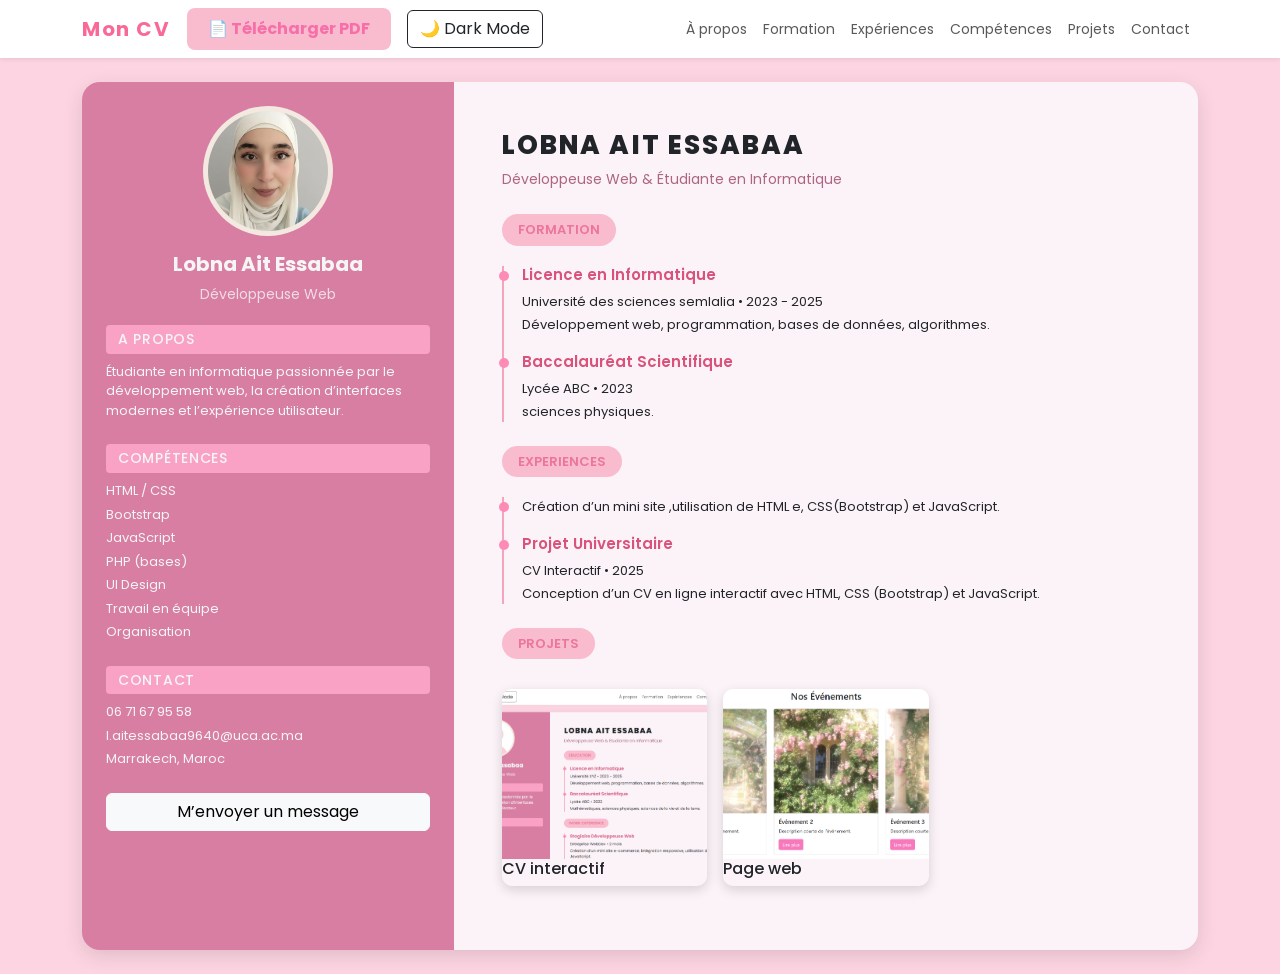
==== index.html @ 2e5af4f3 "CV" ====
<!DOCTYPE html>
<html lang="fr">
<head>
    <meta charset="UTF-8">
    <meta name="viewport" content="width=device-width, initial-scale=1.0">
    <title>CV - Lobna Ait Essabaa</title>
    <link rel="stylesheet"
          href="https://cdn.jsdelivr.net/npm/bootstrap@5.3.2/dist/css/bootstrap.min.css">
    <link rel="stylesheet"
          href="https://fonts.googleapis.com/css2?family=Poppins:wght@300;400;600;800&display=swap">
    <link rel="stylesheet" href="style2.css">
</head>
<body>
<nav class="navbar navbar-expand-lg navbar-light bg-white shadow-sm sticky-top">
    <div class="container">
        <a class="navbar-brand fw-bold" href="#">Mon CV</a>
        <button class="navbar-toggler" type="button" data-bs-toggle="collapse" data-bs-target="#menu">
            <span class="navbar-toggler-icon"></span>
        </button>
        <a href="cv.pdf" download class="btn" style="
            background: #f9bbce;
            color:#f76fa8;
            font-weight:bold;
            border-radius:8px;
            padding:8px 20px;
            ">
            📄 Télécharger PDF
            </a>
        <button id="darkToggle" class="btn btn-outline-dark ms-3">🌙 Dark Mode</button>
        <div class="collapse navbar-collapse" id="menu">
            <ul class="navbar-nav ms-auto">
                <li class="nav-item"><a class="nav-link" href="#about">À propos</a></li>
                <li class="nav-item"><a class="nav-link" href="#education">Formation</a></li>
                <li class="nav-item"><a class="nav-link" href="#experience">Expériences</a></li>
                <li class="nav-item"><a class="nav-link" href="#skills">Compétences</a></li>
                <li class="nav-item"><a class="nav-link" href="#projects">Projets</a></li>
                <li class="nav-item"><a class="nav-link" href="#contact">Contact</a></li>
            </ul>
        </div>
        
    </div>
</nav>
<div class="container my-4">
    <div class="row g-0 cv-card">
        <aside class="col-md-4 cv-left p-4">
            <div class="text-center mb-3" id="about">
                <div class="avatar-wrapper mx-auto">
                    <img src="pp.jpeg" alt="Photo de profil" class="avatar-img">
                </div>
                <h2 class="mt-3 name-left">Lobna Ait Essabaa</h2>
                <p class="role-left">Développeuse Web</p>
            </div>
            <div class="left-section mb-4">
                <h3 class="left-title">A propos</h3>
                <p class="left-text">
                    Étudiante en informatique passionnée par le développement web,
                    la création d’interfaces modernes et l’expérience utilisateur.
                </p>
            </div>
            <div class="left-section mb-4" id="skills">
                <h3 class="left-title">Compétences</h3>
                <ul class="skills-list">
                    <li>HTML / CSS</li>
                    <li>Bootstrap</li>
                    <li>JavaScript</li>
                    <li>PHP (bases)</li>
                    <li>UI Design</li>
                    <li>Travail en équipe</li>
                    <li>Organisation</li>
                </ul>
            </div>
            <div class="left-section" id="contact">
                <h3 class="left-title">Contact</h3>
                <ul class="contact-list">
                    <li> 06 71 67 95 58</li>
                    <li> l.aitessabaa9640@uca.ac.ma</li>
                    <li> Marrakech, Maroc</li>
                </ul>
                <button class="btn btn-light w-100 mt-2" onclick="afficherMessage()">
                    M’envoyer un message
                </button>
            </div>
        </aside>
        <main class="col-md-8 cv-right p-4 p-md-5">
            <header class="mb-4">
                <h1 class="name-main">LOBNA AIT ESSABAA</h1>
                <p class="subtitle-main">Développeuse Web & Étudiante en Informatique</p>
            </header>
            <section id="education" class="mb-4">
                <div class="section-pill">FORMATION</div>
                <div class="timeline">
                    <div class="timeline-item">
                        <div class="timeline-dot"></div>
                        <div class="timeline-content">
                            <h5>Licence en Informatique</h5>
                            <p class="small mb-1">Université des sciences semlalia • 2023 - 2025</p>
                            <p>Développement web, programmation, bases de données, algorithmes.</p>
                        </div>
                    </div>

                    <div class="timeline-item">
                        <div class="timeline-dot"></div>
                        <div class="timeline-content">
                            <h5>Baccalauréat Scientifique</h5>
                            <p class="small mb-1">Lycée ABC • 2023</p>
                            <p>sciences physiques.</p>
                        </div>
                    </div>
                </div>
            </section>
            <section id="experience" class="mb-4">
                <div class="section-pill">EXPERIENCES</div>
                <div class="timeline">
                    <div class="timeline-item">
                        <div class="timeline-dot"></div>
                        <div class="timeline-content">
                            <p>
                                Création d’un mini site ,utilisation de HTML e, CSS(Bootstrap) et JavaScript.
                            </p>
                        </div>
                    </div>

                    <div class="timeline-item">
                        <div class="timeline-dot"></div>
                        <div class="timeline-content">
                            <h5>Projet Universitaire</h5>
                            <p class="small mb-1">CV Interactif • 2025</p>
                            <p>
                                Conception d’un CV en ligne interactif avec HTML, CSS (Bootstrap) et JavaScript.
                            </p>
                        </div>
                    </div>
                </div>
            </section>
            <section id="projects" class="mb-3">
                <div class="section-pill">PROJETS</div>
                <div class="row g-3 mt-1">
                    <div class="col-md-4">
                        <div class="project-card">
                            <img src="cv.png" alt="">
                            <div class="project-info">
                                <button class="btn btn-sm btn-light project-btn">Voir Plus</button>
                            </div>
                           <h6>CV interactif</h6>
                        </div>
                    </div>

                    <div class="col-md-4">
                        <div class="project-card">
                            <img src="pic.png" alt="">
                            <div class="project-info">
                                <button class="btn btn-sm btn-light project-btn">Voir Plus</button>
                            </div>
                            <h6>Page web</h6>
                        </div>
                    </div>
            </section>

        </main>
    </div>
</div>
<script src="https://cdn.jsdelivr.net/npm/bootstrap@5.3.2/dist/js/bootstrap.bundle.min.js"></script>
<script src="script2.js"></script>
</body>
</html>
---- style2.css ----
*{
    font-family:'Poppins',sans-serif;
    box-sizing:border-box;
    scroll-behavior:smooth;
}

/* background général */
body{
    background:#fdd5e2;
}

/* card principale */
.cv-card{
    background:#f9c3d7;
    border-radius:18px;
    overflow:hidden;
    box-shadow:0 6px 20px rgba(0,0,0,.12);
}

/* colonne gauche style premier CV */
.cv-left{
    background:#d87ea2;
    color:#f5f5f5;
}

/* avatar style mix */
.avatar-wrapper{
    width:130px;
    height:130px;
    border-radius:50%;
    padding:5px;
    background:#f3e9e1;
}
.avatar-img{
    width:100%;
    height:100%;
    border-radius:50%;
    object-fit:cover;
}
.name-left{
    font-size:20px;
    font-weight:700;
}
.role-left{
    font-size:14px;
    opacity:.8;
}

/* sections à gauche */
.left-section{
    margin-top:20px;
}
.left-title{
    background:#f9a2c6;
    padding:6px 12px;
    border-radius:4px;
    font-size:14px;
    text-transform:uppercase;
    letter-spacing:.05em;
}
.left-text{
    font-size:13px;
    margin-top:8px;
}
.skills-list,
.contact-list{
    list-style:none;
    padding-left:0;
    margin-top:8px;
}
.skills-list li,
.contact-list li{
    font-size:13px;
    margin-bottom:4px;
}

/* colonne droite style Samira Hadid */
.cv-right{
    background:#fcf3f8;
}
.name-main{
    font-size:26px;
    font-weight:800;
    letter-spacing:.08em;
}
.subtitle-main{
    font-size:14px;
    color:#ad6581;
}

/* pill sections */
.section-pill{
    display:inline-block;
    background:#f9bbce;
    color:#eb7699;
    padding:6px 16px;
    border-radius:20px;
    font-weight:600;
    font-size:13px;
    margin-bottom:10px;
}

/* timeline style deuxième CV */
.timeline{
    border-left:2px solid #f4a5be;
    padding-left:18px;
    margin-top:10px;
}
.timeline-item{
    position:relative;
    margin-bottom:18px;
}
.timeline-dot{
    width:10px;
    height:10px;
    border-radius:50%;
    background:#fe8bb5;
    position:absolute;
    left:-23px;
    top:5px;
}
.timeline-content h5{
    font-size:15px;
    font-weight:600;
    color:#d8527c;
}
.timeline-content p{
    font-size:13px;
}
.project-card{
    position:relative;
    border-radius:10px;
    overflow:hidden;
    cursor:pointer;
    box-shadow:0 4px 12px rgba(0,0,0,.15);
    transition:.3s;
}
.project-card img{
    width:100%;
    height:170px;
    object-fit:cover;
    transition:.3s;
}
.project-card:hover{
    transform:scale(1.03);
}
.project-card:hover img{
    filter:brightness(55%);
}
.project-info{
    position:absolute;
    bottom:10px;
    left:12px;
    color:rgb(7, 7, 7);
    opacity:0;
    transition:.3s;
}
.project-card:hover .project-info{
    opacity:1;
    transform:translateY(-6px);
}
.project-info h6{
    font-size:13px;
    margin-bottom:4px;
}
.project-btn{
    font-size:11px;
    padding:3px 10px;
}

/* navbar ajustement */
.navbar-brand{
    letter-spacing:.08em;
}
.nav-link{
    font-size:14px;
}

/* responsive */
@media (max-width:767.98px){
    .cv-card{
        border-radius:0;
    }
    .cv-right{
        padding:25px !important;
    }
}
.dark-mode{
    background:#1a1a1a !important;
    color:#f2f2f2 !important;
}

.dark-mode .cv-left{
    background:#292929 !important;
}

.dark-mode .cv-card,
.dark-mode .cv-right{
    background:#222 !important;
}

.dark-mode .left-title{
    background:#000 !important;
}

.dark-mode .section-pill{
    background:#444 !important;
    color:#fff !important;
}

.dark-mode .timeline{
    border-color:#777 !important;
}

.dark-mode .timeline-dot{
    background:#f872b7 !important;
}

.dark-mode .project-card{
    background:#333 !important;
    box-shadow:none !important;
}

.dark-mode .project-card:hover img{
    filter:brightness(40%) !important;
}

.dark-mode .navbar{
    background:#111 !important;
}

.dark-mode .nav-link{
    color:#fff !important;
}

.dark-mode .btn-outline-dark{
    background:#fff;
    color:#111;
}
.navbar-brand{
    color: #f96997;
}
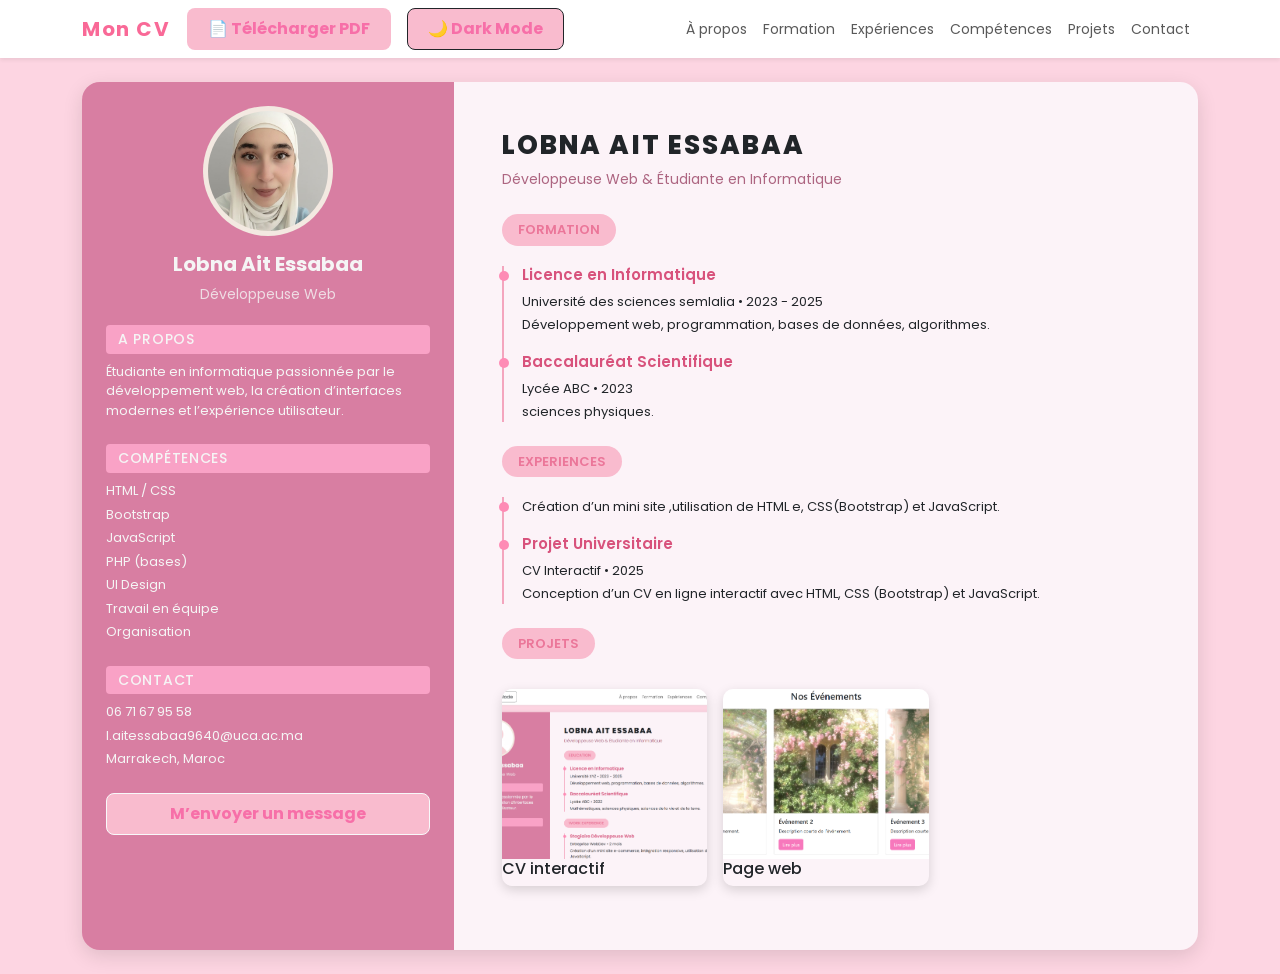
==== commit 9fc8bd41: "CV" ====
--- a/index.html
+++ b/index.html
@@ -8,7 +8,7 @@
           href="https://cdn.jsdelivr.net/npm/bootstrap@5.3.2/dist/css/bootstrap.min.css">
     <link rel="stylesheet"
           href="https://fonts.googleapis.com/css2?family=Poppins:wght@300;400;600;800&display=swap">
-    <link rel="stylesheet" href="style2.css">
+    <link rel="stylesheet" href="style.css">
 </head>
 <body>
 <nav class="navbar navbar-expand-lg navbar-light bg-white shadow-sm sticky-top">
@@ -17,7 +17,7 @@
         <button class="navbar-toggler" type="button" data-bs-toggle="collapse" data-bs-target="#menu">
             <span class="navbar-toggler-icon"></span>
         </button>
-        <a href="cv.pdf" download class="btn" style="
+        <a href="cv.pdf" download class="btn" <..!style="
             background: #f9bbce;
             color:#f76fa8;
             font-weight:bold;
@@ -160,6 +160,6 @@
     </div>
 </div>
 <script src="https://cdn.jsdelivr.net/npm/bootstrap@5.3.2/dist/js/bootstrap.bundle.min.js"></script>
-<script src="script2.js"></script>
+<script src="script.js"></script>
 </body>
 </html>
--- a/style.css
+++ b/style.css
@@ -0,0 +1,248 @@
+*{
+    font-family:'Poppins',sans-serif;
+    box-sizing:border-box;
+    scroll-behavior:smooth;
+}
+
+/* background général */
+body{
+    background:#fdd5e2;
+}
+
+/* card principale */
+.cv-card{
+    background:#f9c3d7;
+    border-radius:18px;
+    overflow:hidden;
+    box-shadow:0 6px 20px rgba(0,0,0,.12);
+}
+
+/* colonne gauche style premier CV */
+.cv-left{
+    background:#d87ea2;
+    color:#f5f5f5;
+}
+
+/* avatar style mix */
+.avatar-wrapper{
+    width:130px;
+    height:130px;
+    border-radius:50%;
+    padding:5px;
+    background:#f3e9e1;
+}
+.avatar-img{
+    width:100%;
+    height:100%;
+    border-radius:50%;
+    object-fit:cover;
+}
+.name-left{
+    font-size:20px;
+    font-weight:700;
+}
+.role-left{
+    font-size:14px;
+    opacity:.8;
+}
+
+/* sections à gauche */
+.left-section{
+    margin-top:20px;
+}
+.left-title{
+    background:#f9a2c6;
+    padding:6px 12px;
+    border-radius:4px;
+    font-size:14px;
+    text-transform:uppercase;
+    letter-spacing:.05em;
+}
+.left-text{
+    font-size:13px;
+    margin-top:8px;
+}
+.skills-list,
+.contact-list{
+    list-style:none;
+    padding-left:0;
+    margin-top:8px;
+}
+.skills-list li,
+.contact-list li{
+    font-size:13px;
+    margin-bottom:4px;
+}
+
+/* colonne droite style Samira Hadid */
+.cv-right{
+    background:#fcf3f8;
+}
+.name-main{
+    font-size:26px;
+    font-weight:800;
+    letter-spacing:.08em;
+}
+.subtitle-main{
+    font-size:14px;
+    color:#ad6581;
+}
+
+/* pill sections */
+.section-pill{
+    display:inline-block;
+    background:#f9bbce;
+    color:#eb7699;
+    padding:6px 16px;
+    border-radius:20px;
+    font-weight:600;
+    font-size:13px;
+    margin-bottom:10px;
+}
+
+/* timeline style deuxième CV */
+.timeline{
+    border-left:2px solid #f4a5be;
+    padding-left:18px;
+    margin-top:10px;
+}
+.timeline-item{
+    position:relative;
+    margin-bottom:18px;
+}
+.timeline-dot{
+    width:10px;
+    height:10px;
+    border-radius:50%;
+    background:#fe8bb5;
+    position:absolute;
+    left:-23px;
+    top:5px;
+}
+.timeline-content h5{
+    font-size:15px;
+    font-weight:600;
+    color:#d8527c;
+}
+.timeline-content p{
+    font-size:13px;
+}
+.project-card{
+    position:relative;
+    border-radius:10px;
+    overflow:hidden;
+    cursor:pointer;
+    box-shadow:0 4px 12px rgba(0,0,0,.15);
+    transition:.3s;
+}
+.project-card img{
+    width:100%;
+    height:170px;
+    object-fit:cover;
+    transition:.3s;
+}
+.project-card:hover{
+    transform:scale(1.03);
+}
+.project-card:hover img{
+    filter:brightness(55%);
+}
+.project-info{
+    position:absolute;
+    bottom:10px;
+    left:12px;
+    color:rgb(7, 7, 7);
+    opacity:0;
+    transition:.3s;
+}
+.project-card:hover .project-info{
+    opacity:1;
+    transform:translateY(-6px);
+}
+.project-info h6{
+    font-size:13px;
+    margin-bottom:4px;
+}
+.project-btn{
+    font-size:11px;
+    padding:3px 10px;
+}
+
+/* navbar ajustement */
+.navbar-brand{
+    letter-spacing:.08em;
+}
+.nav-link{
+    font-size:14px;
+}
+
+/* responsive */
+@media (max-width:767.98px){
+    .cv-card{
+        border-radius:0;
+    }
+    .cv-right{
+        padding:25px !important;
+    }
+}
+.dark-mode{
+    background:#1a1a1a !important;
+    color:#f2f2f2 !important;
+}
+
+.dark-mode .cv-left{
+    background:#292929 !important;
+}
+
+.dark-mode .cv-card,
+.dark-mode .cv-right{
+    background:#222 !important;
+}
+
+.dark-mode .left-title{
+    background:#000 !important;
+}
+
+.dark-mode .section-pill{
+    background:#444 !important;
+    color:#fff !important;
+}
+
+.dark-mode .timeline{
+    border-color:#777 !important;
+}
+
+.dark-mode .timeline-dot{
+    background:#f872b7 !important;
+}
+
+.dark-mode .project-card{
+    background:#333 !important;
+    box-shadow:none !important;
+}
+
+.dark-mode .project-card:hover img{
+    filter:brightness(40%) !important;
+}
+
+.dark-mode .navbar{
+    background:#111 !important;
+}
+
+.dark-mode .nav-link{
+    color:#fff !important;
+}
+.dark-mode .btn-outline-dark{
+    background:#fff;
+    color:#111;
+}
+.navbar-brand{
+    color: #f96997;
+}
+.btn{
+    background: #f9bbce;
+    color:#f76fa8;
+    font-weight:bold;
+    border-radius:8px;
+    padding:8px 20px; 
+}
